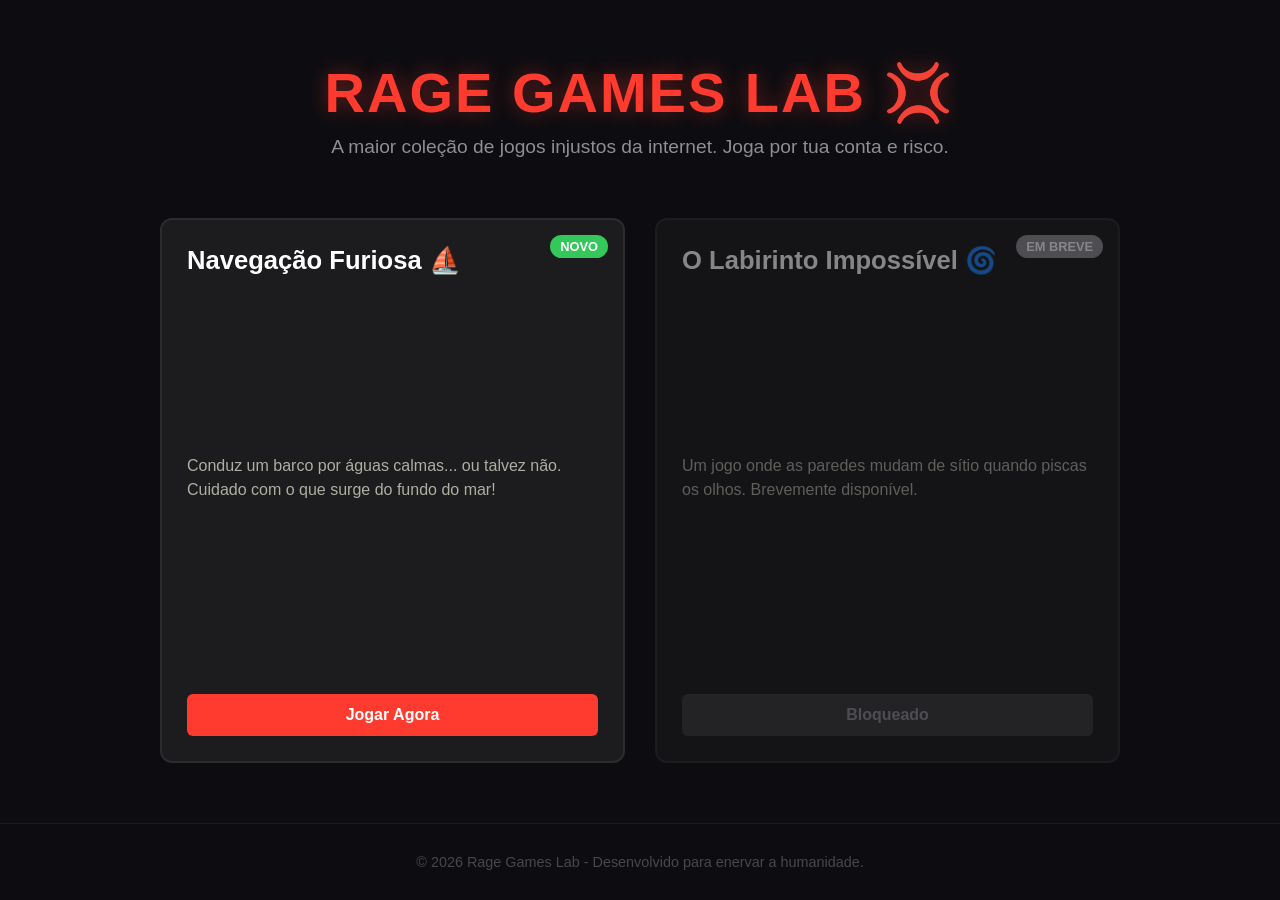
==== index.html @ dbf7060b "portal firt update" ====
<!DOCTYPE html>
<html lang="pt">
<head>
    <meta charset="UTF-8">
    <meta name="viewport" content="width=device-width, initial-scale=1.0">
    <title>Rage Games Lab - Portal Oficial</title>
    <link rel="stylesheet" href="style.css">
</head>
<body>

    <header>
        <h1>Rage Games Lab 💢</h1>
        <p>A maior coleção de jogos injustos da internet. Joga por tua conta e risco.</p>
    </header>

    <main class="contentor-jogos">
        
        <!-- JOGO 1: O BARCO -->
        <div class="cartao-jogo">
            <div class="badge">Novo</div>
            <h2>Navegação Furiosa ⛵</h2>
            <p>Conduz um barco por águas calmas... ou talvez não. Cuidado com o que surge do fundo do mar!</p>
            <a href="jogos/01-barco-raiva/index.html" class="botao-jogar">Jogar Agora</a>
        </div>

        <!-- JOGO 2: ESPAÇO PARA O PRÓXIMO JOGO (Exemplo Desativado) -->
        <div class="cartao-jogo bloqueado">
            <div class="badge bloqueado">Em breve</div>
            <h2>O Labirinto Impossível 🌀</h2>
            <p>Um jogo onde as paredes mudam de sítio quando piscas os olhos. Brevemente disponível.</p>
            <button class="botao-jogar" disabled>Bloqueado</button>
        </div>

    </main>

    <footer>
        <p>&copy; 2026 Rage Games Lab - Desenvolvido para enervar a humanidade.</p>
    </footer>

</body>
</html>
---- style.css ----
/* Configurações Gerais */
* {
    margin: 0;
    padding: 0;
    box-sizing: border-box;
}

body {
    background-color: #0d0d11;
    color: #f5f5f7;
    font-family: 'Segoe UI', Tahoma, Geneva, Verdana, sans-serif;
    display: flex;
    flex-direction: column;
    min-height: 100vh;
    align-items: center;
}

/* Cabeçalho */
header {
    text-align: center;
    padding: 60px 20px 40px 20px;
}

header h1 {
    font-size: 3.5rem;
    color: #ff3b30;
    text-transform: uppercase;
    letter-spacing: 2px;
    margin-bottom: 10px;
    text-shadow: 0px 0px 20px rgba(255, 59, 48, 0.4);
}

header p {
    color: #8e8e93;
    font-size: 1.2rem;
}

/* Grelha de Jogos */
.contentor-jogos {
    display: grid;
    grid-template-columns: repeat(auto-fit, minmax(300px, 1fr));
    gap: 30px;
    width: 100%;
    max-width: 1000px;
    padding: 20px;
    flex: 1;
}

/* Cartão do Jogo */
.cartao-jogo {
    background-color: #1c1c1e;
    border: 2px solid #2c2c2e;
    border-radius: 12px;
    padding: 25px;
    position: relative;
    display: flex;
    flex-direction: column;
    justify-content: space-between;
    transition: transform 0.2s, border-color 0.2s;
}

.cartao-jogo:hover {
    transform: translateY(-5px);
    border-color: #ff3b30;
}

.cartao-jogo.bloqueado {
    opacity: 0.5;
}

.cartao-jogo.bloqueado:hover {
    transform: none;
    border-color: #2c2c2e;
}

.cartao-jogo h2 {
    font-size: 1.6rem;
    margin-bottom: 12px;
    color: #ffffff;
}

.cartao-jogo p {
    color: #aeaea3;
    font-size: 1rem;
    line-height: 1.5;
    margin-bottom: 25px;
}

/* Badges (Etiquetas) */
.badge {
    position: absolute;
    top: 15px;
    right: 15px;
    background-color: #34c759;
    color: #fff;
    padding: 4px 10px;
    font-size: 0.8rem;
    font-weight: bold;
    border-radius: 20px;
    text-transform: uppercase;
}

.badge.bloqueado {
    background-color: #8e8e93;
}

/* Botão */
.botao-jogar {
    display: block;
    text-align: center;
    background-color: #ff3b30;
    color: #ffffff;
    text-decoration: none;
    font-weight: bold;
    padding: 12px;
    border-radius: 6px;
    border: none;
    font-size: 1rem;
    cursor: pointer;
    transition: background-color 0.2s;
}

.botao-jogar:hover:not(:disabled) {
    background-color: #d12c22;
}

.botao-jogar:disabled {
    background-color: #3a3a3c;
    color: #8e8e93;
    cursor: not-allowed;
}

/* Rodapé */
footer {
    padding: 30px 20px;
    color: #48484a;
    font-size: 0.9rem;
    text-align: center;
    width: 100%;
    border-top: 1px solid #1c1c1e;
    margin-top: 40px;
}
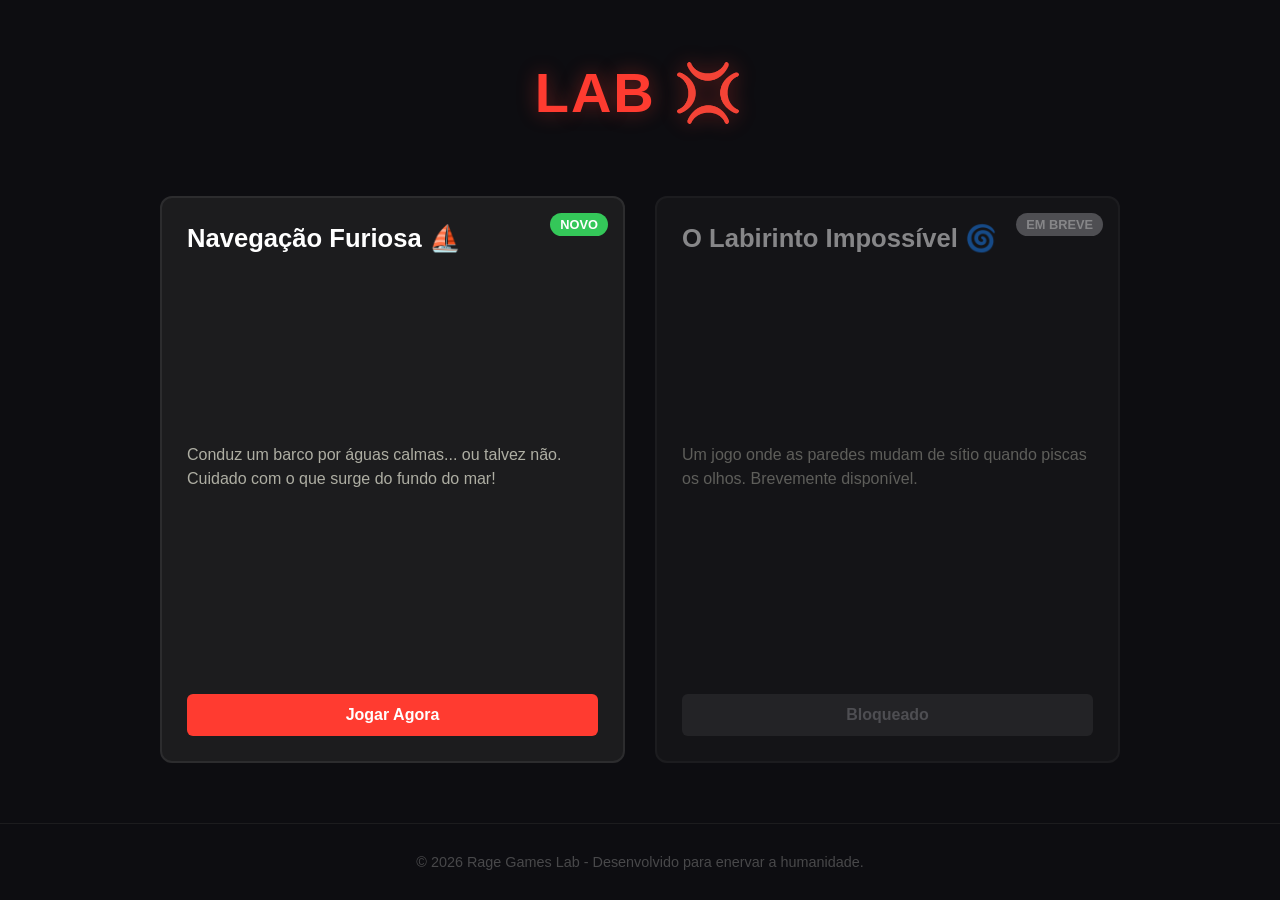
==== commit 78fa23fd: "teste" ====
--- a/index.html
+++ b/index.html
@@ -9,8 +9,8 @@
 <body>
 
     <header>
-        <h1>Rage Games Lab 💢</h1>
-        <p>A maior coleção de jogos injustos da internet. Joga por tua conta e risco.</p>
+        <h1><!--Rage Games -->Lab 💢</h1>
+        <p><!--A maior coleção de jogos injustos da internet. Joga por tua conta e risco.--></p>
     </header>
 
     <main class="contentor-jogos">
@@ -20,7 +20,7 @@
             <div class="badge">Novo</div>
             <h2>Navegação Furiosa ⛵</h2>
             <p>Conduz um barco por águas calmas... ou talvez não. Cuidado com o que surge do fundo do mar!</p>
-            <a href="jogos/01-barco-raiva/index.html" class="botao-jogar">Jogar Agora</a>
+            <a href="games/01-rage_boat/" class="botao-jogar">Jogar Agora</a>
         </div>
 
         <!-- JOGO 2: ESPAÇO PARA O PRÓXIMO JOGO (Exemplo Desativado) -->
